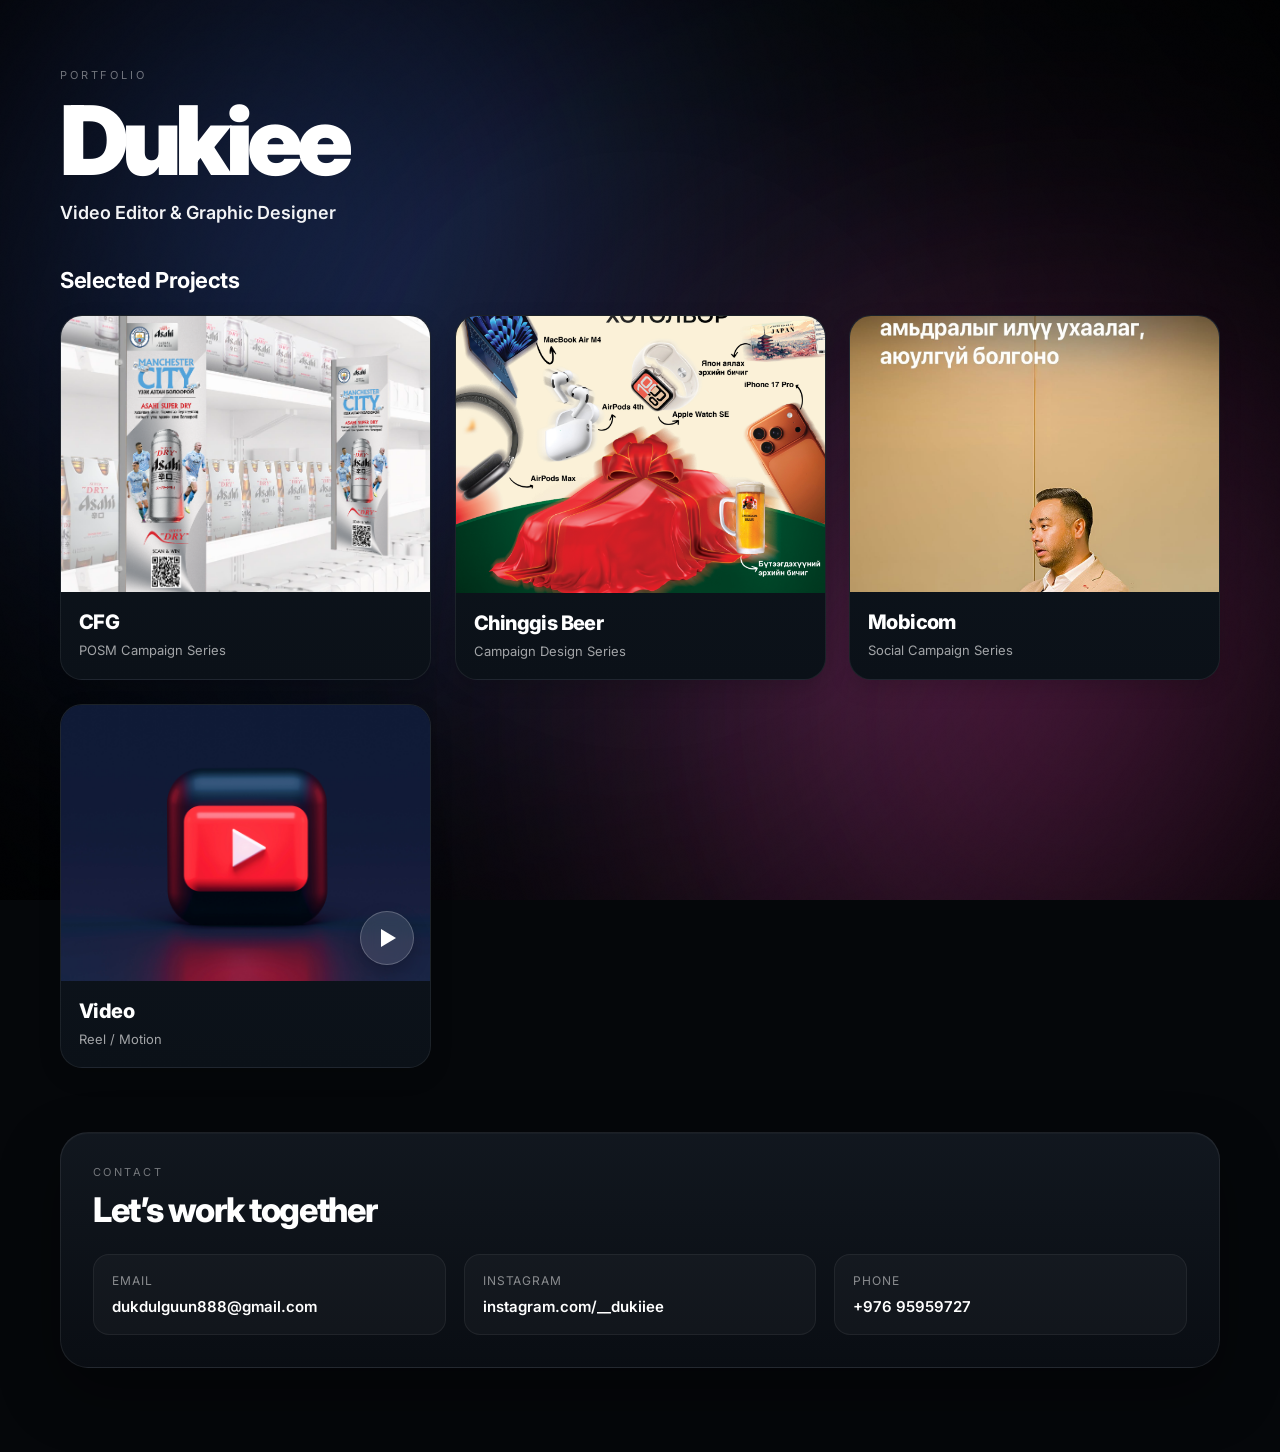
==== index.html @ 8e0e70a5 "Update index.html" ====
<!DOCTYPE html>
<html lang="en">
<head>
  <meta charset="UTF-8" />
  <meta name="viewport" content="width=device-width, initial-scale=1.0" />
  <title>Dukiee Portfolio</title>
  <link href="https://fonts.googleapis.com/css2?family=Inter:wght@300;400;500;600;700;800;900&display=swap" rel="stylesheet" />

  <style>
    *{
      box-sizing:border-box;
    }

    :root{
      --bg:#05070a;
      --card:#0b1118;
      --card-2:#0f1620;
      --text:#ffffff;
      --muted:rgba(255,255,255,0.62);
      --line:rgba(255,255,255,0.07);
      --line-hover:rgba(255,255,255,0.16);
    }

    html{
      scroll-behavior:smooth;
    }

    body{
      margin:0;
      font-family:Inter,sans-serif;
      background:var(--bg);
      color:var(--text);
      overflow-x:hidden;
      animation:pageFade .9s cubic-bezier(.22,.61,.36,1);
    }

    @keyframes pageFade{
      from{
        opacity:0;
        transform:translateY(12px);
      }
      to{
        opacity:1;
        transform:translateY(0);
      }
    }

    .bg{
      position:fixed;
      inset:0;
      overflow:hidden;
      z-index:-5;
    }

    .light{
      position:absolute;
      width:720px;
      height:720px;
      border-radius:50%;
      filter:blur(170px);
      opacity:.32;
      mix-blend-mode:screen;
      animation:float 18s ease-in-out infinite alternate;
    }

    .light1{
      background:#4f7cff;
      top:-140px;
      left:-120px;
    }

    .light2{
      background:#ff447f;
      right:-160px;
      bottom:-180px;
      animation-duration:24s;
    }

    .light3{
      background:#7c3aed;
      top:38%;
      left:56%;
      opacity:.16;
      animation-duration:28s;
    }

    @keyframes float{
      0%{
        transform:translate(0,0) scale(1);
      }
      100%{
        transform:translate(60px,-40px) scale(1.16);
      }
    }

    .vignette{
      position:fixed;
      inset:0;
      background:radial-gradient(circle at center, transparent 38%, rgba(0,0,0,.68) 100%);
      z-index:-4;
      pointer-events:none;
    }

    .grain{
      position:fixed;
      inset:0;
      opacity:.04;
      z-index:-3;
      pointer-events:none;
      background-image:url("data:image/svg+xml,%3Csvg viewBox='0 0 400 400' xmlns='http://www.w3.org/2000/svg'%3E%3Cfilter id='n'%3E%3CfeTurbulence baseFrequency='0.8' stitchTiles='stitch'/%3E%3C/filter%3E%3Crect width='400' height='400' filter='url(%23n)' opacity='.35'/%3E%3C/svg%3E");
    }

    .cursor-glow{
      position:fixed;
      width:360px;
      height:360px;
      border-radius:50%;
      background:radial-gradient(circle, rgba(110,145,255,.14), rgba(110,145,255,0) 70%);
      pointer-events:none;
      z-index:-2;
      transform:translate(-9999px,-9999px);
      transition:transform .08s linear;
      mix-blend-mode:screen;
    }

    .container{
      width:min(1160px, calc(100% - 40px));
      margin:0 auto;
      padding:68px 0 84px;
    }

    .hero{
      margin-bottom:44px;
    }

    .hero-label{
      margin:0 0 14px;
      font-size:11px;
      letter-spacing:.26em;
      text-transform:uppercase;
      color:rgba(255,255,255,.42);
    }

    .hero h1{
      margin:0;
      font-size:clamp(54px, 8vw, 96px);
      line-height:.92;
      font-weight:900;
      letter-spacing:-.06em;
    }

    .hero-subtitle{
      margin:18px 0 0;
      font-size:18px;
      font-weight:600;
      color:#f3f4f6;
    }

    .hero-desc{
      margin:14px 0 0;
      max-width:620px;
      font-size:15px;
      line-height:1.8;
      color:var(--muted);
    }

    .section-title{
      margin:0 0 22px;
      font-size:22px;
      font-weight:700;
      letter-spacing:-.02em;
    }

    .grid{
      display:grid;
      grid-template-columns:repeat(3, minmax(0,1fr));
      gap:24px;
    }

    .card{
      position:relative;
      display:block;
      text-decoration:none;
      color:var(--text);
      background:linear-gradient(180deg, var(--card-2) 0%, var(--card) 100%);
      border:1px solid var(--line);
      border-radius:22px;
      overflow:hidden;
      transition:
        transform .5s cubic-bezier(.22,.61,.36,1),
        border-color .35s ease,
        box-shadow .45s ease,
        background .35s ease;
      box-shadow:0 8px 22px rgba(0,0,0,.16);
      will-change:transform;
    }

    .card:hover{
      transform:translateY(-8px);
      border-color:var(--line-hover);
      box-shadow:0 24px 52px rgba(0,0,0,.34);
    }

    .card::after{
      content:"";
      position:absolute;
      top:0;
      left:-70%;
      width:42%;
      height:100%;
      background:linear-gradient(120deg, transparent, rgba(255,255,255,.14), transparent);
      transform:skewX(-18deg);
      transition:left .9s cubic-bezier(.22,.61,.36,1);
      pointer-events:none;
    }

    .card:hover::after{
      left:130%;
    }

    .thumb{
      position:relative;
      aspect-ratio:4 / 3;
      background:#111827;
      overflow:hidden;
    }

    .thumb img{
      width:100%;
      height:100%;
      object-fit:cover;
      display:block;
      transition:transform .7s cubic-bezier(.22,.61,.36,1);
      transform:scale(1.001);
    }

    .card:hover .thumb img{
      transform:scale(1.06);
    }

    .info{
      padding:18px 18px 20px;
    }

    .info h3{
      margin:0;
      font-size:20px;
      font-weight:800;
      letter-spacing:-.03em;
    }

    .info p{
      margin:8px 0 0;
      font-size:13px;
      color:var(--muted);
    }

    .play{
      position:absolute;
      right:16px;
      bottom:16px;
      width:54px;
      height:54px;
      border-radius:50%;
      display:flex;
      align-items:center;
      justify-content:center;
      background:rgba(255,255,255,.12);
      border:1px solid rgba(255,255,255,.22);
      backdrop-filter:blur(8px);
      box-shadow:0 8px 18px rgba(0,0,0,.22);
      transition:
        transform .35s cubic-bezier(.22,.61,.36,1),
        background .25s ease,
        border-color .25s ease;
    }

    .card:hover .play{
      transform:scale(1.08);
      background:rgba(255,255,255,.16);
      border-color:rgba(255,255,255,.3);
    }

    .play::after{
      content:"";
      width:0;
      height:0;
      border-left:15px solid #fff;
      border-top:9px solid transparent;
      border-bottom:9px solid transparent;
      margin-left:4px;
    }

    .contact{
      margin-top:64px;
      padding:32px;
      border-radius:28px;
      background:linear-gradient(180deg, rgba(18,24,32,.96), rgba(10,14,20,.96));
      border:1px solid rgba(255,255,255,.08);
      box-shadow:
        0 24px 60px rgba(0,0,0,.38),
        inset 0 1px 0 rgba(255,255,255,.03);
    }

    .contact-label{
      margin:0 0 10px;
      font-size:11px;
      letter-spacing:.22em;
      text-transform:uppercase;
      color:rgba(255,255,255,.42);
    }

    .contact h2{
      margin:0 0 24px;
      font-size:34px;
      font-weight:800;
      letter-spacing:-.04em;
    }

    .contact-grid{
      display:grid;
      grid-template-columns:repeat(3, minmax(0,1fr));
      gap:18px;
    }

    .box{
      background:rgba(255,255,255,.03);
      border:1px solid rgba(255,255,255,.06);
      border-radius:16px;
      padding:18px;
      transition:
        transform .28s cubic-bezier(.22,.61,.36,1),
        border-color .22s ease,
        background .22s ease;
    }

    .box:hover{
      transform:translateY(-4px);
      border-color:rgba(255,255,255,.13);
      background:rgba(255,255,255,.045);
    }

    .box p{
      margin:0 0 8px;
      font-size:12px;
      letter-spacing:.08em;
      text-transform:uppercase;
      color:rgba(255,255,255,.5);
    }

    .box a{
      color:#fff;
      text-decoration:none;
      font-size:15px;
      font-weight:600;
      word-break:break-word;
    }

    .reveal{
      opacity:0;
      transform:translateY(30px);
      transition:
        opacity .9s cubic-bezier(.22,.61,.36,1),
        transform .9s cubic-bezier(.22,.61,.36,1);
    }

    .reveal.active{
      opacity:1;
      transform:translateY(0);
    }

    @media (max-width: 980px){
      .grid{
        grid-template-columns:repeat(2, minmax(0,1fr));
      }

      .contact-grid{
        grid-template-columns:1fr;
      }
    }

    @media (max-width: 640px){
      .container{
        width:min(100% - 32px, 1160px);
        padding:42px 0 56px;
      }

      .grid{
        grid-template-columns:1fr;
      }

      .hero-subtitle{
        font-size:16px;
      }

      .hero-desc{
        font-size:14px;
      }

      .contact{
        padding:24px;
        border-radius:22px;
      }

      .contact h2{
        font-size:28px;
      }
    }
  </style>
</head>

<body>

  <div class="bg">
    <div class="light light1"></div>
    <div class="light light2"></div>
    <div class="light light3"></div>
  </div>

  <div class="vignette"></div>
  <div class="grain"></div>
  <div class="cursor-glow"></div>

  <div class="container">

    <section class="hero reveal">
      <p class="hero-label">Portfolio</p>
      <h1>Dukiee</h1>
      <p class="hero-subtitle">Video Editor & Graphic Designer</p>
      <p class="hero-desc">
      </p>
    </section>

    <h2 class="section-title reveal">Selected Projects</h2>

    <div class="grid">

      <a href="cfg.html" class="card reveal">
        <div class="thumb">
          <img src="work1.jpg.png" alt="CFG">
        </div>
        <div class="info">
          <h3>CFG</h3>
          <p>POSM Campaign Series</p>
        </div>
      </a>

      <a href="chinggis.html" class="card reveal">
        <div class="thumb">
          <img src="CB work1.jpg.jpg" alt="Chinggis Beer">
        </div>
        <div class="info">
          <h3>Chinggis Beer</h3>
          <p>Campaign Design Series</p>
        </div>
      </a>

      <a href="mobicom.html" class="card reveal">
        <div class="thumb">
          <img src="mb1.jpg.jpeg" alt="Mobicom">
        </div>
        <div class="info">
          <h3>Mobicom</h3>
          <p>Social Campaign Series</p>
        </div>
      </a>

      <a href="video.html" class="card reveal">
        <div class="thumb">
          <img src="video-cover.jpg.jpg" alt="Video">
          <div class="play"></div>
        </div>
        <div class="info">
          <h3>Video</h3>
          <p>Reel / Motion</p>
        </div>
      </a>

    </div>

    <section class="contact reveal">
      <p class="contact-label">Contact</p>
      <h2>Let’s work together</h2>

      <div class="contact-grid">
        <div class="box">
          <p>Email</p>
          <a href="mailto:dukdulguun888@gmail.com">dukdulguun888@gmail.com</a>
        </div>

        <div class="box">
          <p>Instagram</p>
          <a href="https://instagram.com/__dukiiee" target="_blank">instagram.com/__dukiiee</a>
        </div>

        <div class="box">
          <p>Phone</p>
          <a href="tel:+97695959727">+976 95959727</a>
        </div>
      </div>
    </section>

  </div>

  <script>
    const glow = document.querySelector(".cursor-glow");

    document.addEventListener("mousemove", (e) => {
      glow.style.transform = `translate(${e.clientX - 180}px, ${e.clientY - 180}px)`;
    });

    const reveals = document.querySelectorAll(".reveal");

    const revealOnScroll = () => {
      reveals.forEach((el) => {
        const top = el.getBoundingClientRect().top;
        if (top < window.innerHeight - 60) {
          el.classList.add("active");
        }
      });
    };

    revealOnScroll();
    window.addEventListener("scroll", revealOnScroll);
  </script>

</body>
</html>
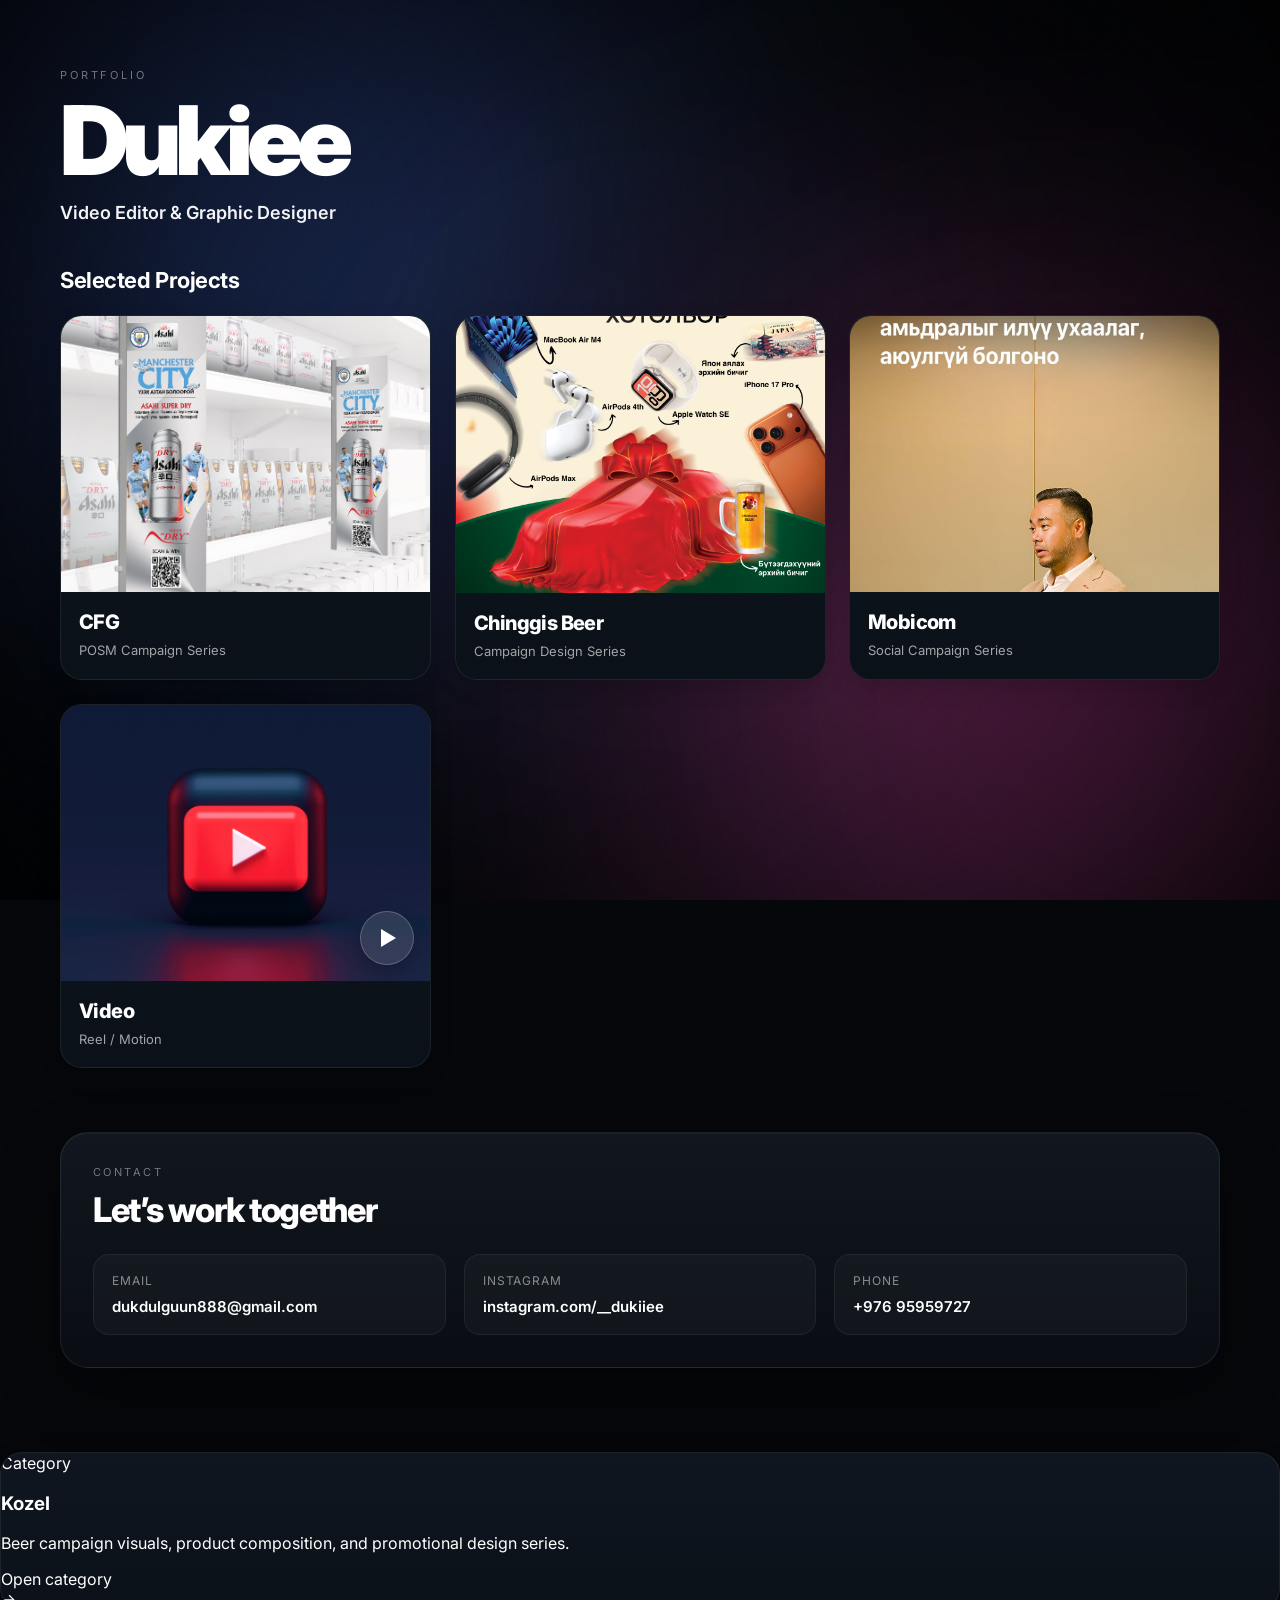
==== commit afc39123: "Update index.html" ====
--- a/index.html
+++ b/index.html
@@ -526,3 +526,21 @@
 
 </body>
 </html>
+<!-- KOZEL -->
+
+<a href="kozel.html" class="card card-medium">
+
+  <div class="card-tag">Category</div>
+
+  <h3>Kozel</h3>
+
+  <p>
+    Beer campaign visuals, product composition, and promotional design series.
+  </p>
+
+  <div class="card-footer">
+    <span>Open category</span>
+    <div class="arrow">→</div>
+  </div>
+
+</a>
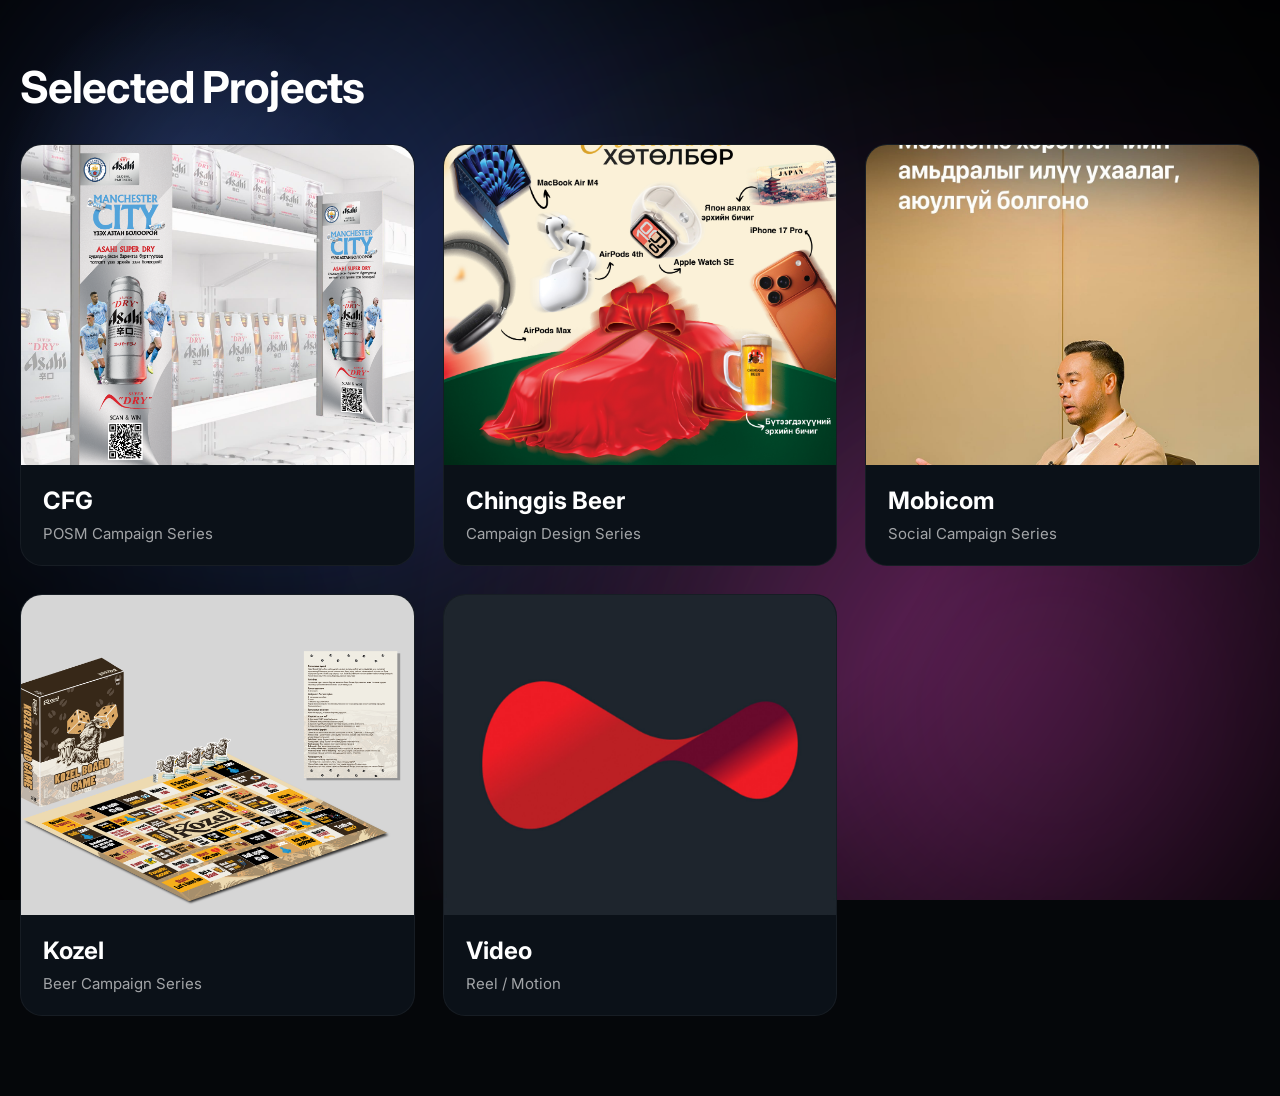
==== commit 23dfe80b: "Update index.html" ====
--- a/index.html
+++ b/index.html
@@ -1,546 +1,290 @@
 <!DOCTYPE html>
-<html lang="en">
+<html lang="mn">
 <head>
-  <meta charset="UTF-8" />
-  <meta name="viewport" content="width=device-width, initial-scale=1.0" />
-  <title>Dukiee Portfolio</title>
-  <link href="https://fonts.googleapis.com/css2?family=Inter:wght@300;400;500;600;700;800;900&display=swap" rel="stylesheet" />
-
-  <style>
-    *{
-      box-sizing:border-box;
-    }
-
-    :root{
-      --bg:#05070a;
-      --card:#0b1118;
-      --card-2:#0f1620;
-      --text:#ffffff;
-      --muted:rgba(255,255,255,0.62);
-      --line:rgba(255,255,255,0.07);
-      --line-hover:rgba(255,255,255,0.16);
-    }
-
-    html{
-      scroll-behavior:smooth;
-    }
-
-    body{
-      margin:0;
-      font-family:Inter,sans-serif;
-      background:var(--bg);
-      color:var(--text);
-      overflow-x:hidden;
-      animation:pageFade .9s cubic-bezier(.22,.61,.36,1);
-    }
-
-    @keyframes pageFade{
-      from{
-        opacity:0;
-        transform:translateY(12px);
-      }
-      to{
-        opacity:1;
-        transform:translateY(0);
-      }
-    }
-
-    .bg{
-      position:fixed;
-      inset:0;
-      overflow:hidden;
-      z-index:-5;
-    }
-
-    .light{
-      position:absolute;
-      width:720px;
-      height:720px;
-      border-radius:50%;
-      filter:blur(170px);
-      opacity:.32;
-      mix-blend-mode:screen;
-      animation:float 18s ease-in-out infinite alternate;
-    }
-
-    .light1{
-      background:#4f7cff;
-      top:-140px;
-      left:-120px;
-    }
-
-    .light2{
-      background:#ff447f;
-      right:-160px;
-      bottom:-180px;
-      animation-duration:24s;
-    }
-
-    .light3{
-      background:#7c3aed;
-      top:38%;
-      left:56%;
-      opacity:.16;
-      animation-duration:28s;
-    }
-
-    @keyframes float{
-      0%{
-        transform:translate(0,0) scale(1);
-      }
-      100%{
-        transform:translate(60px,-40px) scale(1.16);
-      }
-    }
-
-    .vignette{
-      position:fixed;
-      inset:0;
-      background:radial-gradient(circle at center, transparent 38%, rgba(0,0,0,.68) 100%);
-      z-index:-4;
-      pointer-events:none;
-    }
-
-    .grain{
-      position:fixed;
-      inset:0;
-      opacity:.04;
-      z-index:-3;
-      pointer-events:none;
-      background-image:url("data:image/svg+xml,%3Csvg viewBox='0 0 400 400' xmlns='http://www.w3.org/2000/svg'%3E%3Cfilter id='n'%3E%3CfeTurbulence baseFrequency='0.8' stitchTiles='stitch'/%3E%3C/filter%3E%3Crect width='400' height='400' filter='url(%23n)' opacity='.35'/%3E%3C/svg%3E");
-    }
-
-    .cursor-glow{
-      position:fixed;
-      width:360px;
-      height:360px;
-      border-radius:50%;
-      background:radial-gradient(circle, rgba(110,145,255,.14), rgba(110,145,255,0) 70%);
-      pointer-events:none;
-      z-index:-2;
-      transform:translate(-9999px,-9999px);
-      transition:transform .08s linear;
-      mix-blend-mode:screen;
-    }
-
-    .container{
-      width:min(1160px, calc(100% - 40px));
-      margin:0 auto;
-      padding:68px 0 84px;
-    }
-
-    .hero{
-      margin-bottom:44px;
-    }
-
-    .hero-label{
-      margin:0 0 14px;
-      font-size:11px;
-      letter-spacing:.26em;
-      text-transform:uppercase;
-      color:rgba(255,255,255,.42);
-    }
-
-    .hero h1{
-      margin:0;
-      font-size:clamp(54px, 8vw, 96px);
-      line-height:.92;
-      font-weight:900;
-      letter-spacing:-.06em;
-    }
-
-    .hero-subtitle{
-      margin:18px 0 0;
-      font-size:18px;
-      font-weight:600;
-      color:#f3f4f6;
-    }
-
-    .hero-desc{
-      margin:14px 0 0;
-      max-width:620px;
-      font-size:15px;
-      line-height:1.8;
-      color:var(--muted);
-    }
-
-    .section-title{
-      margin:0 0 22px;
-      font-size:22px;
-      font-weight:700;
-      letter-spacing:-.02em;
-    }
-
-    .grid{
-      display:grid;
-      grid-template-columns:repeat(3, minmax(0,1fr));
-      gap:24px;
-    }
-
-    .card{
-      position:relative;
-      display:block;
-      text-decoration:none;
-      color:var(--text);
-      background:linear-gradient(180deg, var(--card-2) 0%, var(--card) 100%);
-      border:1px solid var(--line);
-      border-radius:22px;
-      overflow:hidden;
-      transition:
-        transform .5s cubic-bezier(.22,.61,.36,1),
-        border-color .35s ease,
-        box-shadow .45s ease,
-        background .35s ease;
-      box-shadow:0 8px 22px rgba(0,0,0,.16);
-      will-change:transform;
-    }
-
-    .card:hover{
-      transform:translateY(-8px);
-      border-color:var(--line-hover);
-      box-shadow:0 24px 52px rgba(0,0,0,.34);
-    }
-
-    .card::after{
-      content:"";
-      position:absolute;
-      top:0;
-      left:-70%;
-      width:42%;
-      height:100%;
-      background:linear-gradient(120deg, transparent, rgba(255,255,255,.14), transparent);
-      transform:skewX(-18deg);
-      transition:left .9s cubic-bezier(.22,.61,.36,1);
-      pointer-events:none;
-    }
-
-    .card:hover::after{
-      left:130%;
-    }
-
-    .thumb{
-      position:relative;
-      aspect-ratio:4 / 3;
-      background:#111827;
-      overflow:hidden;
-    }
-
-    .thumb img{
-      width:100%;
-      height:100%;
-      object-fit:cover;
-      display:block;
-      transition:transform .7s cubic-bezier(.22,.61,.36,1);
-      transform:scale(1.001);
-    }
-
-    .card:hover .thumb img{
-      transform:scale(1.06);
-    }
-
-    .info{
-      padding:18px 18px 20px;
-    }
-
-    .info h3{
-      margin:0;
-      font-size:20px;
-      font-weight:800;
-      letter-spacing:-.03em;
-    }
-
-    .info p{
-      margin:8px 0 0;
-      font-size:13px;
-      color:var(--muted);
-    }
-
-    .play{
-      position:absolute;
-      right:16px;
-      bottom:16px;
-      width:54px;
-      height:54px;
-      border-radius:50%;
-      display:flex;
-      align-items:center;
-      justify-content:center;
-      background:rgba(255,255,255,.12);
-      border:1px solid rgba(255,255,255,.22);
-      backdrop-filter:blur(8px);
-      box-shadow:0 8px 18px rgba(0,0,0,.22);
-      transition:
-        transform .35s cubic-bezier(.22,.61,.36,1),
-        background .25s ease,
-        border-color .25s ease;
-    }
-
-    .card:hover .play{
-      transform:scale(1.08);
-      background:rgba(255,255,255,.16);
-      border-color:rgba(255,255,255,.3);
-    }
-
-    .play::after{
-      content:"";
-      width:0;
-      height:0;
-      border-left:15px solid #fff;
-      border-top:9px solid transparent;
-      border-bottom:9px solid transparent;
-      margin-left:4px;
-    }
-
-    .contact{
-      margin-top:64px;
-      padding:32px;
-      border-radius:28px;
-      background:linear-gradient(180deg, rgba(18,24,32,.96), rgba(10,14,20,.96));
-      border:1px solid rgba(255,255,255,.08);
-      box-shadow:
-        0 24px 60px rgba(0,0,0,.38),
-        inset 0 1px 0 rgba(255,255,255,.03);
-    }
-
-    .contact-label{
-      margin:0 0 10px;
-      font-size:11px;
-      letter-spacing:.22em;
-      text-transform:uppercase;
-      color:rgba(255,255,255,.42);
-    }
-
-    .contact h2{
-      margin:0 0 24px;
-      font-size:34px;
-      font-weight:800;
-      letter-spacing:-.04em;
-    }
-
-    .contact-grid{
-      display:grid;
-      grid-template-columns:repeat(3, minmax(0,1fr));
-      gap:18px;
-    }
-
-    .box{
-      background:rgba(255,255,255,.03);
-      border:1px solid rgba(255,255,255,.06);
-      border-radius:16px;
-      padding:18px;
-      transition:
-        transform .28s cubic-bezier(.22,.61,.36,1),
-        border-color .22s ease,
-        background .22s ease;
-    }
-
-    .box:hover{
-      transform:translateY(-4px);
-      border-color:rgba(255,255,255,.13);
-      background:rgba(255,255,255,.045);
-    }
-
-    .box p{
-      margin:0 0 8px;
-      font-size:12px;
-      letter-spacing:.08em;
-      text-transform:uppercase;
-      color:rgba(255,255,255,.5);
-    }
-
-    .box a{
-      color:#fff;
-      text-decoration:none;
-      font-size:15px;
-      font-weight:600;
-      word-break:break-word;
-    }
-
-    .reveal{
-      opacity:0;
-      transform:translateY(30px);
-      transition:
-        opacity .9s cubic-bezier(.22,.61,.36,1),
-        transform .9s cubic-bezier(.22,.61,.36,1);
-    }
-
-    .reveal.active{
-      opacity:1;
-      transform:translateY(0);
-    }
-
-    @media (max-width: 980px){
-      .grid{
-        grid-template-columns:repeat(2, minmax(0,1fr));
-      }
-
-      .contact-grid{
-        grid-template-columns:1fr;
-      }
-    }
-
-    @media (max-width: 640px){
-      .container{
-        width:min(100% - 32px, 1160px);
-        padding:42px 0 56px;
-      }
-
-      .grid{
-        grid-template-columns:1fr;
-      }
-
-      .hero-subtitle{
-        font-size:16px;
-      }
-
-      .hero-desc{
-        font-size:14px;
-      }
-
-      .contact{
-        padding:24px;
-        border-radius:22px;
-      }
-
-      .contact h2{
-        font-size:28px;
-      }
-    }
-  </style>
+<meta charset="UTF-8">
+<meta name="viewport" content="width=device-width, initial-scale=1.0">
+
+<title>Portfolio</title>
+
+<link href="https://fonts.googleapis.com/css2?family=Inter:wght@300;400;500;600;700;800;900&display=swap" rel="stylesheet">
+
+<style>
+*{
+box-sizing:border-box;
+}
+
+body{
+margin:0;
+font-family:Inter,sans-serif;
+background:#05070a;
+color:white;
+overflow-x:hidden;
+}
+
+/* background */
+
+.bg{
+position:fixed;
+inset:0;
+z-index:-5;
+overflow:hidden;
+}
+
+.light{
+position:absolute;
+width:700px;
+height:700px;
+border-radius:50%;
+filter:blur(160px);
+opacity:.35;
+mix-blend-mode:screen;
+animation:float 18s ease-in-out infinite alternate;
+}
+
+.light1{
+background:#4f7cff;
+top:-120px;
+left:-80px;
+}
+
+.light2{
+background:#ff3c82;
+bottom:-160px;
+right:-120px;
+animation-duration:22s;
+}
+
+.light3{
+background:#7c3aed;
+top:40%;
+left:55%;
+animation-duration:26s;
+opacity:.25;
+}
+
+@keyframes float{
+0%{
+transform:translate(0,0) scale(1);
+}
+
+100%{
+transform:translate(60px,-40px) scale(1.2);
+}
+}
+
+.vignette{
+position:fixed;
+inset:0;
+background:radial-gradient(circle at center, transparent 40%, rgba(0,0,0,.72) 100%);
+z-index:-4;
+}
+
+/* cursor glow */
+
+.cursor-glow{
+position:fixed;
+width:360px;
+height:360px;
+border-radius:50%;
+background:radial-gradient(circle, rgba(100,140,255,.18), rgba(100,140,255,0) 70%);
+pointer-events:none;
+z-index:-2;
+mix-blend-mode:screen;
+transition:transform .07s linear;
+}
+
+/* layout */
+
+.container{
+width:1280px;
+max-width:calc(100% - 40px);
+margin:auto;
+padding:60px 0 80px;
+}
+
+h1{
+font-size:44px;
+margin:0 0 30px;
+letter-spacing:-.02em;
+}
+
+/* grid */
+
+.grid{
+display:grid;
+grid-template-columns:repeat(3,1fr);
+gap:28px;
+}
+
+/* card */
+
+.project-card{
+background:#0b1118;
+border-radius:22px;
+overflow:hidden;
+border:1px solid rgba(255,255,255,.05);
+transition:.25s;
+text-decoration:none;
+color:white;
+display:block;
+}
+
+.project-card:hover{
+transform:translateY(-6px);
+border-color:rgba(255,255,255,.15);
+box-shadow:0 20px 45px rgba(0,0,0,.35);
+}
+
+/* thumbnail */
+
+.project-thumb{
+height:320px;
+overflow:hidden;
+background:#111;
+}
+
+.project-thumb img{
+width:100%;
+height:100%;
+object-fit:cover;
+display:block;
+transition:.35s;
+}
+
+.project-card:hover img{
+transform:scale(1.05);
+}
+
+/* text */
+
+.project-info{
+padding:22px;
+}
+
+.project-info h3{
+margin:0;
+font-size:24px;
+line-height:1.2;
+}
+
+.project-info p{
+margin:8px 0 0;
+opacity:.62;
+font-size:15px;
+}
+
+/* responsive */
+
+@media(max-width:1100px){
+.grid{
+grid-template-columns:repeat(2,1fr);
+}
+}
+
+@media(max-width:700px){
+.container{
+max-width:calc(100% - 24px);
+padding:40px 0 60px;
+}
+
+h1{
+font-size:34px;
+}
+
+.grid{
+grid-template-columns:1fr;
+}
+
+.project-thumb{
+height:260px;
+}
+}
+</style>
 </head>
 
 <body>
 
-  <div class="bg">
-    <div class="light light1"></div>
-    <div class="light light2"></div>
-    <div class="light light3"></div>
-  </div>
-
-  <div class="vignette"></div>
-  <div class="grain"></div>
-  <div class="cursor-glow"></div>
-
-  <div class="container">
-
-    <section class="hero reveal">
-      <p class="hero-label">Portfolio</p>
-      <h1>Dukiee</h1>
-      <p class="hero-subtitle">Video Editor & Graphic Designer</p>
-      <p class="hero-desc">
-      </p>
-    </section>
-
-    <h2 class="section-title reveal">Selected Projects</h2>
-
-    <div class="grid">
-
-      <a href="cfg.html" class="card reveal">
-        <div class="thumb">
-          <img src="work1.jpg.png" alt="CFG">
-        </div>
-        <div class="info">
-          <h3>CFG</h3>
-          <p>POSM Campaign Series</p>
-        </div>
-      </a>
-
-      <a href="chinggis.html" class="card reveal">
-        <div class="thumb">
-          <img src="CB work1.jpg.jpg" alt="Chinggis Beer">
-        </div>
-        <div class="info">
-          <h3>Chinggis Beer</h3>
-          <p>Campaign Design Series</p>
-        </div>
-      </a>
-
-      <a href="mobicom.html" class="card reveal">
-        <div class="thumb">
-          <img src="mb1.jpg.jpeg" alt="Mobicom">
-        </div>
-        <div class="info">
-          <h3>Mobicom</h3>
-          <p>Social Campaign Series</p>
-        </div>
-      </a>
-
-      <a href="video.html" class="card reveal">
-        <div class="thumb">
-          <img src="video-cover.jpg.jpg" alt="Video">
-          <div class="play"></div>
-        </div>
-        <div class="info">
-          <h3>Video</h3>
-          <p>Reel / Motion</p>
-        </div>
-      </a>
-
-    </div>
-
-    <section class="contact reveal">
-      <p class="contact-label">Contact</p>
-      <h2>Let’s work together</h2>
-
-      <div class="contact-grid">
-        <div class="box">
-          <p>Email</p>
-          <a href="mailto:dukdulguun888@gmail.com">dukdulguun888@gmail.com</a>
-        </div>
-
-        <div class="box">
-          <p>Instagram</p>
-          <a href="https://instagram.com/__dukiiee" target="_blank">instagram.com/__dukiiee</a>
-        </div>
-
-        <div class="box">
-          <p>Phone</p>
-          <a href="tel:+97695959727">+976 95959727</a>
-        </div>
-      </div>
-    </section>
-
-  </div>
-
-  <script>
-    const glow = document.querySelector(".cursor-glow");
-
-    document.addEventListener("mousemove", (e) => {
-      glow.style.transform = `translate(${e.clientX - 180}px, ${e.clientY - 180}px)`;
-    });
-
-    const reveals = document.querySelectorAll(".reveal");
-
-    const revealOnScroll = () => {
-      reveals.forEach((el) => {
-        const top = el.getBoundingClientRect().top;
-        if (top < window.innerHeight - 60) {
-          el.classList.add("active");
-        }
-      });
-    };
-
-    revealOnScroll();
-    window.addEventListener("scroll", revealOnScroll);
-  </script>
+<div class="bg">
+<div class="light light1"></div>
+<div class="light light2"></div>
+<div class="light light3"></div>
+</div>
+
+<div class="vignette"></div>
+<div class="cursor-glow"></div>
+
+<div class="container">
+
+<h1>Selected Projects</h1>
+
+<div class="grid">
+
+<!-- CFG -->
+<a href="cfg.html" class="project-card">
+<div class="project-thumb">
+<img src="work1.jpg.png" alt="CFG">
+</div>
+<div class="project-info">
+<h3>CFG</h3>
+<p>POSM Campaign Series</p>
+</div>
+</a>
+
+<!-- CHINGGIS BEER -->
+<a href="chinggis.html" class="project-card">
+<div class="project-thumb">
+<img src="CB work1.jpg.jpg" alt="Chinggis Beer">
+</div>
+<div class="project-info">
+<h3>Chinggis Beer</h3>
+<p>Campaign Design Series</p>
+</div>
+</a>
+
+<!-- MOBICOM -->
+<a href="mobicom.html" class="project-card">
+<div class="project-thumb">
+<img src="mb1.jpg.jpeg" alt="Mobicom">
+</div>
+<div class="project-info">
+<h3>Mobicom</h3>
+<p>Social Campaign Series</p>
+</div>
+</a>
+
+<!-- KOZEL -->
+<a href="kozel.html" class="project-card">
+<div class="project-thumb">
+<img src="kozel-1.jpg.png" alt="Kozel">
+</div>
+<div class="project-info">
+<h3>Kozel</h3>
+<p>Beer Campaign Series</p>
+</div>
+</a>
+
+<!-- VIDEO -->
+<a href="video.html" class="project-card">
+<div class="project-thumb">
+<img src="video-cover.jpg" alt="Video">
+</div>
+<div class="project-info">
+<h3>Video</h3>
+<p>Reel / Motion</p>
+</div>
+</a>
+
+</div>
+
+</div>
+
+<script>
+const glow=document.querySelector(".cursor-glow");
+
+document.addEventListener("mousemove",(e)=>{
+glow.style.transform=`translate(${e.clientX-180}px,${e.clientY-180}px)`;
+});
+</script>
 
 </body>
 </html>
-<!-- KOZEL -->
-
-<a href="kozel.html" class="card card-medium">
-
-  <div class="card-tag">Category</div>
-
-  <h3>Kozel</h3>
-
-  <p>
-    Beer campaign visuals, product composition, and promotional design series.
-  </p>
-
-  <div class="card-footer">
-    <span>Open category</span>
-    <div class="arrow">→</div>
-  </div>
-
-</a>
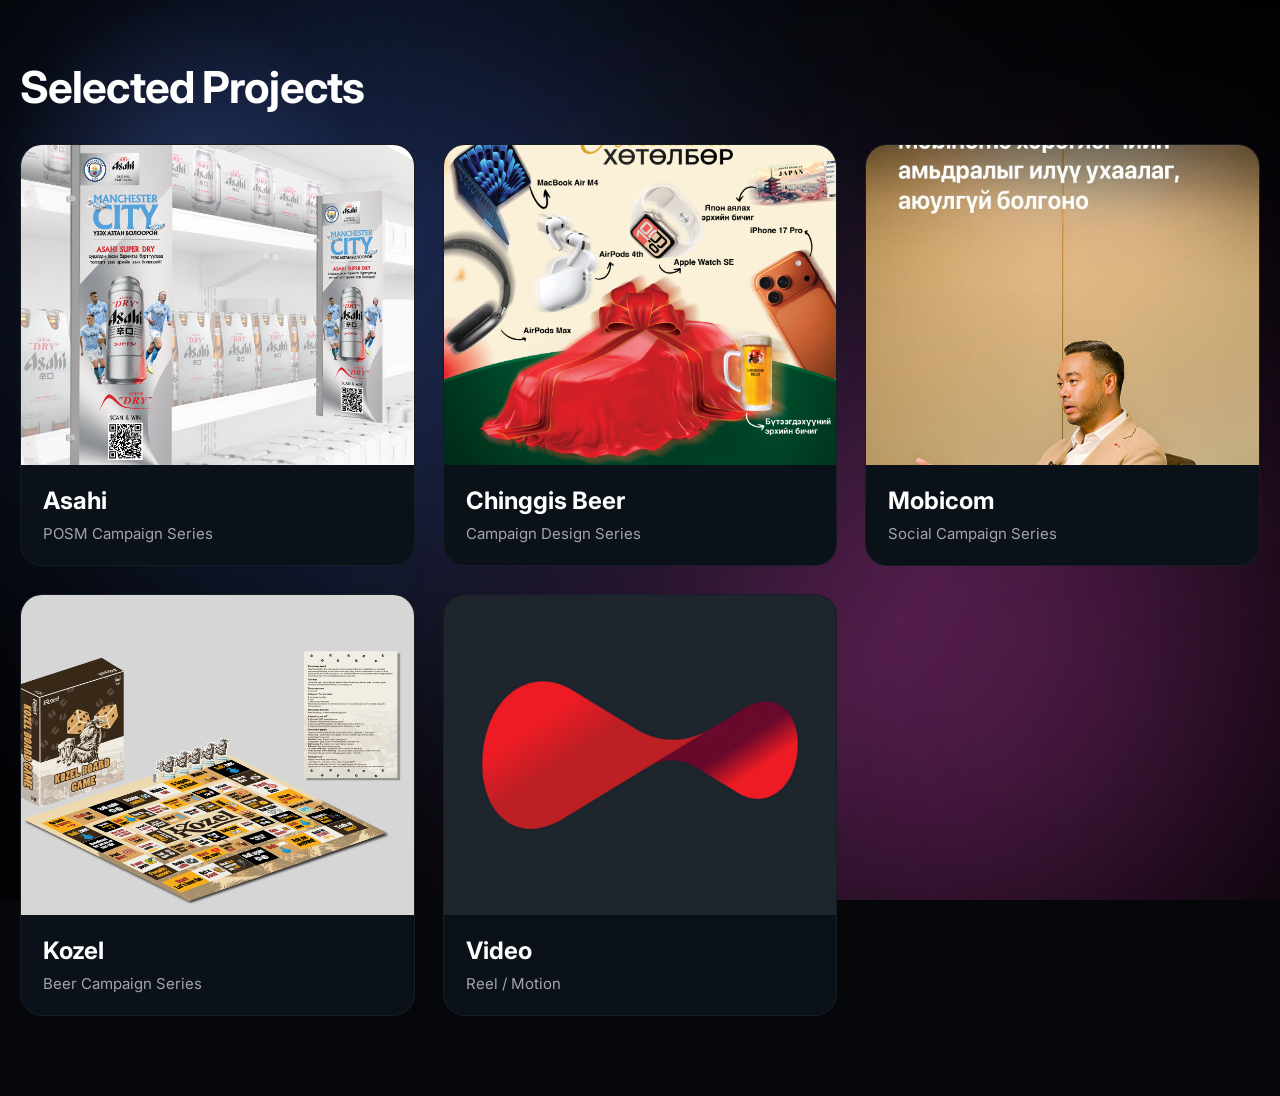
==== commit 963ea08c: "Update index.html" ====
--- a/index.html
+++ b/index.html
@@ -219,13 +219,13 @@
 
 <div class="grid">
 
-<!-- CFG -->
-<a href="cfg.html" class="project-card">
-<div class="project-thumb">
-<img src="work1.jpg.png" alt="CFG">
-</div>
-<div class="project-info">
-<h3>CFG</h3>
+<!-- ASAHI -->
+<a href="asahi.html" class="project-card">
+<div class="project-thumb">
+<img src="work1.jpg.png" alt="Asahi">
+</div>
+<div class="project-info">
+<h3>Asahi</h3>
 <p>POSM Campaign Series</p>
 </div>
 </a>
@@ -288,3 +288,4 @@
 
 </body>
 </html>
+
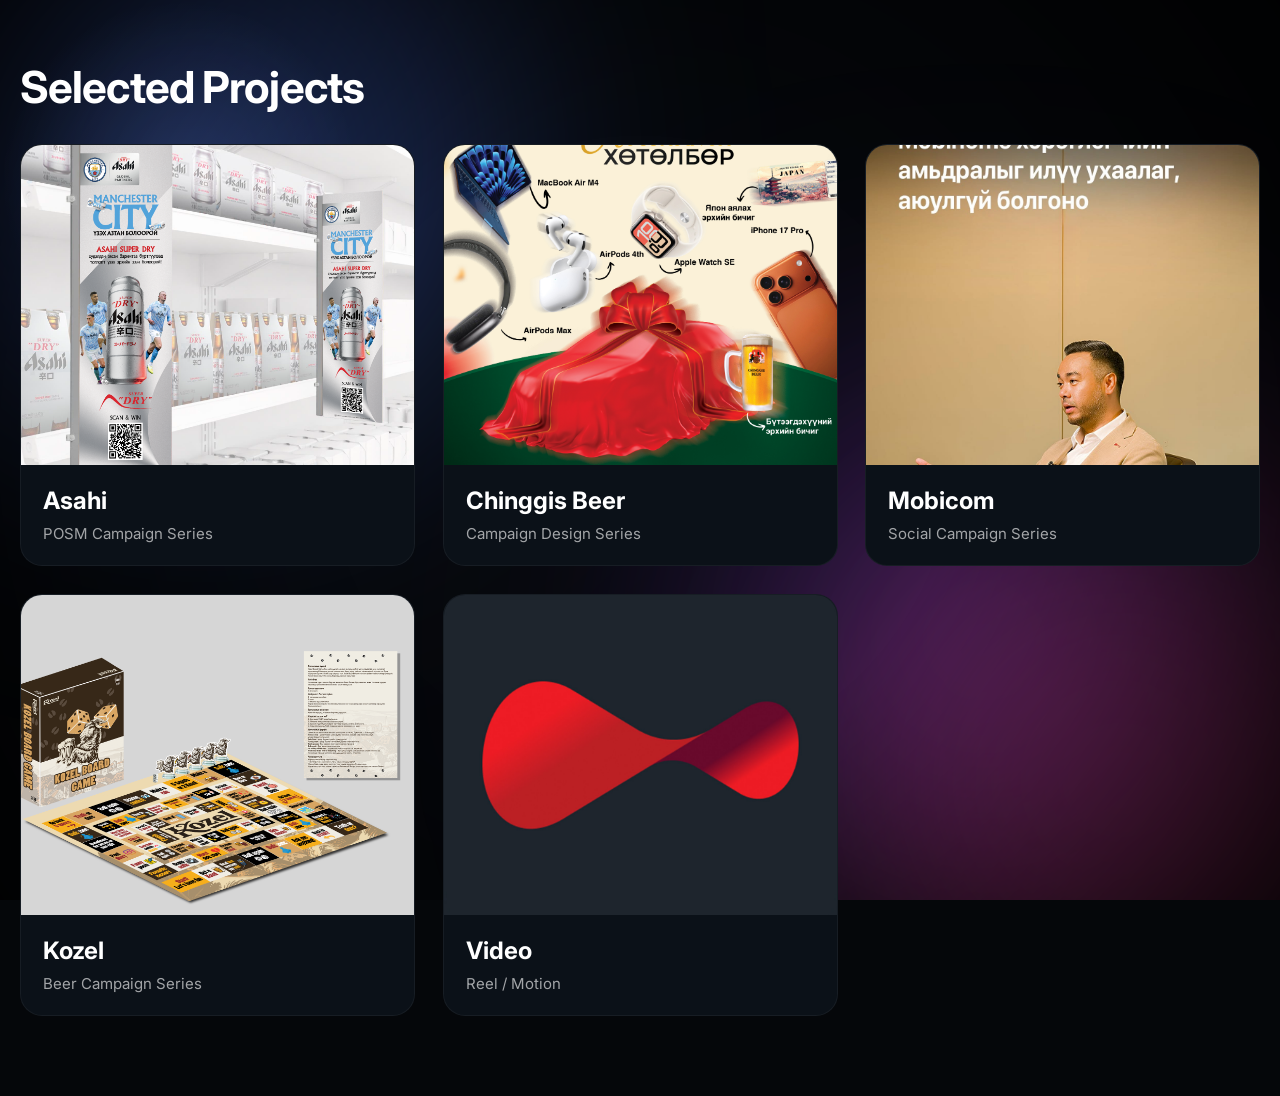
==== commit cb210d09: "Update index.html" ====
--- a/index.html
+++ b/index.html
@@ -6,6 +6,8 @@
 
 <title>Portfolio</title>
 
+<link rel="preconnect" href="https://fonts.googleapis.com">
+<link rel="preconnect" href="https://fonts.gstatic.com" crossorigin>
 <link href="https://fonts.googleapis.com/css2?family=Inter:wght@300;400;500;600;700;800;900&display=swap" rel="stylesheet">
 
 <style>
@@ -32,10 +34,10 @@
 
 .light{
 position:absolute;
-width:700px;
-height:700px;
+width:560px;
+height:560px;
 border-radius:50%;
-filter:blur(160px);
+filter:blur(130px);
 opacity:.35;
 mix-blend-mode:screen;
 animation:float 18s ease-in-out infinite alternate;
@@ -119,11 +121,13 @@
 /* card */
 
 .project-card{
+contain:layout paint;
 background:#0b1118;
 border-radius:22px;
 overflow:hidden;
 border:1px solid rgba(255,255,255,.05);
 transition:.25s;
+will-change:transform;
 text-decoration:none;
 color:white;
 display:block;
@@ -222,7 +226,7 @@
 <!-- ASAHI -->
 <a href="asahi.html" class="project-card">
 <div class="project-thumb">
-<img src="work1.jpg.png" alt="Asahi">
+<img src="work1.jpg.png" alt="Asahi" loading="lazy" decoding="async">
 </div>
 <div class="project-info">
 <h3>Asahi</h3>
@@ -233,7 +237,7 @@
 <!-- CHINGGIS BEER -->
 <a href="chinggis.html" class="project-card">
 <div class="project-thumb">
-<img src="CB work1.jpg.jpg" alt="Chinggis Beer">
+<img src="CB work1.jpg.jpg" alt="Chinggis Beer" loading="lazy" decoding="async">
 </div>
 <div class="project-info">
 <h3>Chinggis Beer</h3>
@@ -244,7 +248,7 @@
 <!-- MOBICOM -->
 <a href="mobicom.html" class="project-card">
 <div class="project-thumb">
-<img src="mb1.jpg.jpeg" alt="Mobicom">
+<img src="mb1.jpg.jpeg" alt="Mobicom" loading="lazy" decoding="async">
 </div>
 <div class="project-info">
 <h3>Mobicom</h3>
@@ -255,7 +259,7 @@
 <!-- KOZEL -->
 <a href="kozel.html" class="project-card">
 <div class="project-thumb">
-<img src="kozel-1.jpg.png" alt="Kozel">
+<img src="kozel-1.jpg.png" alt="Kozel" loading="lazy" decoding="async">
 </div>
 <div class="project-info">
 <h3>Kozel</h3>
@@ -266,7 +270,7 @@
 <!-- VIDEO -->
 <a href="video.html" class="project-card">
 <div class="project-thumb">
-<img src="video-cover.jpg" alt="Video">
+<img src="video-cover.jpg" alt="Video" loading="lazy" decoding="async">
 </div>
 <div class="project-info">
 <h3>Video</h3>
@@ -288,4 +292,3 @@
 
 </body>
 </html>
-
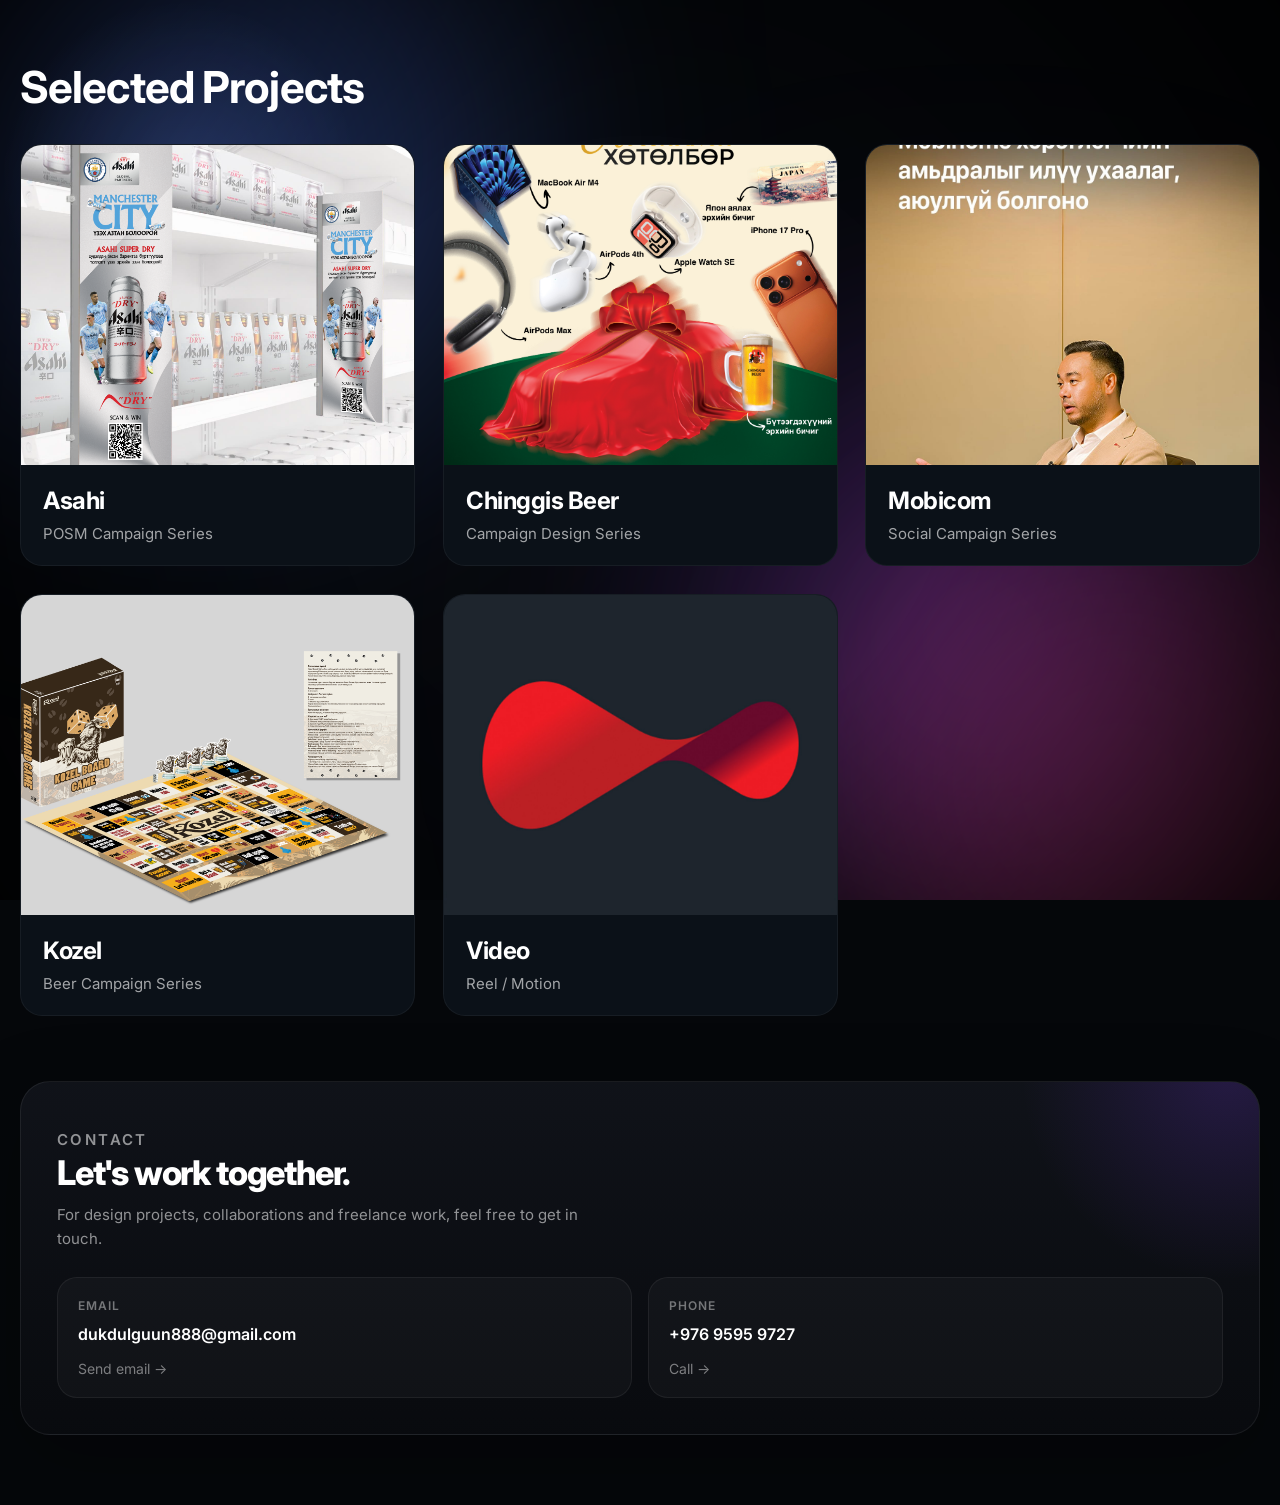
==== commit 863234d1: "Update index.html" ====
--- a/index.html
+++ b/index.html
@@ -11,8 +11,13 @@
 <link href="https://fonts.googleapis.com/css2?family=Inter:wght@300;400;500;600;700;800;900&display=swap" rel="stylesheet">
 
 <style>
+
 *{
 box-sizing:border-box;
+}
+
+html{
+scroll-behavior:smooth;
 }
 
 body{
@@ -23,7 +28,10 @@
 overflow-x:hidden;
 }
 
-/* background */
+
+/* =========================
+   BACKGROUND
+========================= */
 
 .bg{
 position:fixed;
@@ -65,6 +73,7 @@
 }
 
 @keyframes float{
+
 0%{
 transform:translate(0,0) scale(1);
 }
@@ -72,36 +81,53 @@
 100%{
 transform:translate(60px,-40px) scale(1.2);
 }
+
 }
 
 .vignette{
 position:fixed;
 inset:0;
-background:radial-gradient(circle at center, transparent 40%, rgba(0,0,0,.72) 100%);
+background:
+radial-gradient(
+circle at center,
+transparent 40%,
+rgba(0,0,0,.72) 100%
+);
 z-index:-4;
 }
 
-/* cursor glow */
+
+/* =========================
+   CURSOR GLOW
+========================= */
 
 .cursor-glow{
 position:fixed;
 width:360px;
 height:360px;
 border-radius:50%;
-background:radial-gradient(circle, rgba(100,140,255,.18), rgba(100,140,255,0) 70%);
+background:
+radial-gradient(
+circle,
+rgba(100,140,255,.18),
+rgba(100,140,255,0) 70%
+);
 pointer-events:none;
 z-index:-2;
 mix-blend-mode:screen;
 transition:transform .07s linear;
 }
 
-/* layout */
+
+/* =========================
+   MAIN LAYOUT
+========================= */
 
 .container{
 width:1280px;
 max-width:calc(100% - 40px);
 margin:auto;
-padding:60px 0 80px;
+padding:60px 0 65px;
 }
 
 h1{
@@ -110,15 +136,21 @@
 letter-spacing:-.02em;
 }
 
-/* grid */
+
+/* =========================
+   PROJECT GRID
+========================= */
 
 .grid{
 display:grid;
-grid-template-columns:repeat(3,1fr);
+grid-template-columns:repeat(3,minmax(0,1fr));
 gap:28px;
 }
 
-/* card */
+
+/* =========================
+   PROJECT CARD
+========================= */
 
 .project-card{
 contain:layout paint;
@@ -126,11 +158,15 @@
 border-radius:22px;
 overflow:hidden;
 border:1px solid rgba(255,255,255,.05);
-transition:.25s;
+transition:
+transform .25s ease,
+border-color .25s ease,
+box-shadow .25s ease;
 will-change:transform;
 text-decoration:none;
 color:white;
 display:block;
+min-width:0;
 }
 
 .project-card:hover{
@@ -139,7 +175,10 @@
 box-shadow:0 20px 45px rgba(0,0,0,.35);
 }
 
-/* thumbnail */
+
+/* =========================
+   THUMBNAIL
+========================= */
 
 .project-thumb{
 height:320px;
@@ -152,14 +191,17 @@
 height:100%;
 object-fit:cover;
 display:block;
-transition:.35s;
-}
-
-.project-card:hover img{
+transition:transform .35s ease;
+}
+
+.project-card:hover .project-thumb img{
 transform:scale(1.05);
 }
 
-/* text */
+
+/* =========================
+   PROJECT TEXT
+========================= */
 
 .project-info{
 padding:22px;
@@ -169,6 +211,7 @@
 margin:0;
 font-size:24px;
 line-height:1.2;
+letter-spacing:-.02em;
 }
 
 .project-info p{
@@ -177,18 +220,171 @@
 font-size:15px;
 }
 
-/* responsive */
+
+/* =========================
+   CONTACT FOOTER
+========================= */
+
+.footer{
+width:1280px;
+max-width:calc(100% - 40px);
+margin:0 auto;
+padding:0 0 70px;
+}
+
+.footer-inner{
+position:relative;
+overflow:hidden;
+padding:36px;
+background:
+linear-gradient(
+180deg,
+rgba(17,20,27,.92) 0%,
+rgba(9,11,15,.96) 100%
+);
+border:1px solid rgba(255,255,255,.07);
+border-radius:30px;
+box-shadow:0 25px 80px rgba(0,0,0,.28);
+}
+
+.footer-inner::before{
+content:"";
+position:absolute;
+width:420px;
+height:420px;
+border-radius:50%;
+right:-180px;
+top:-220px;
+background:
+radial-gradient(
+circle,
+rgba(124,58,237,.20),
+transparent 70%
+);
+pointer-events:none;
+}
+
+.footer-head{
+position:relative;
+z-index:1;
+margin-bottom:26px;
+}
+
+.footer-label{
+margin:0 0 8px;
+font-size:12px;
+font-weight:600;
+letter-spacing:.16em;
+text-transform:uppercase;
+color:rgba(255,255,255,.42);
+}
+
+.footer-head h2{
+margin:0;
+font-size:34px;
+font-weight:800;
+letter-spacing:-.035em;
+}
+
+.footer-head p{
+margin:10px 0 0;
+max-width:540px;
+font-size:15px;
+line-height:1.6;
+color:rgba(255,255,255,.55);
+}
+
+
+/* =========================
+   CONTACT GRID
+========================= */
+
+.contact-grid{
+position:relative;
+z-index:1;
+display:grid;
+grid-template-columns:repeat(2,minmax(0,1fr));
+gap:16px;
+}
+
+.contact-card{
+display:block;
+padding:20px;
+border-radius:20px;
+background:rgba(255,255,255,.03);
+border:1px solid rgba(255,255,255,.06);
+text-decoration:none;
+color:white;
+transition:
+transform .25s ease,
+border-color .25s ease,
+background .25s ease;
+}
+
+.contact-card:hover{
+transform:translateY(-4px);
+border-color:rgba(255,255,255,.14);
+background:rgba(255,255,255,.055);
+}
+
+.contact-title{
+display:block;
+margin-bottom:9px;
+font-size:12px;
+font-weight:600;
+letter-spacing:.08em;
+text-transform:uppercase;
+color:rgba(255,255,255,.42);
+}
+
+.contact-value{
+display:block;
+font-size:16px;
+font-weight:600;
+line-height:1.5;
+word-break:break-word;
+}
+
+.contact-arrow{
+display:block;
+margin-top:14px;
+font-size:14px;
+opacity:.45;
+transition:.25s;
+}
+
+.contact-card:hover .contact-arrow{
+opacity:.9;
+transform:translateX(3px);
+}
+
+
+/* =========================
+   RESPONSIVE
+========================= */
 
 @media(max-width:1100px){
+
 .grid{
-grid-template-columns:repeat(2,1fr);
-}
+grid-template-columns:repeat(2,minmax(0,1fr));
+}
+
+.contact-grid{
+grid-template-columns:1fr;
+}
+
 }
 
 @media(max-width:700px){
+
 .container{
 max-width:calc(100% - 24px);
-padding:40px 0 60px;
+padding:40px 0 50px;
+}
+
+.footer{
+max-width:calc(100% - 24px);
+padding-bottom:45px;
 }
 
 h1{
@@ -197,16 +393,32 @@
 
 .grid{
 grid-template-columns:1fr;
+gap:20px;
 }
 
 .project-thumb{
 height:260px;
 }
-}
+
+.footer-inner{
+padding:26px;
+border-radius:24px;
+}
+
+.footer-head h2{
+font-size:28px;
+}
+
+}
+
 </style>
 </head>
 
+
 <body>
+
+
+<!-- BACKGROUND -->
 
 <div class="bg">
 <div class="light light1"></div>
@@ -215,80 +427,220 @@
 </div>
 
 <div class="vignette"></div>
+
 <div class="cursor-glow"></div>
 
+
+<!-- =========================
+     PROJECTS
+========================= -->
+
 <div class="container">
 
 <h1>Selected Projects</h1>
 
 <div class="grid">
 
+
 <!-- ASAHI -->
+
 <a href="asahi.html" class="project-card">
+
 <div class="project-thumb">
-<img src="work1.jpg.png" alt="Asahi" loading="lazy" decoding="async">
-</div>
+<img
+src="work1.jpg.png"
+alt="Asahi"
+loading="lazy"
+decoding="async">
+</div>
+
 <div class="project-info">
 <h3>Asahi</h3>
 <p>POSM Campaign Series</p>
 </div>
+
 </a>
 
+
 <!-- CHINGGIS BEER -->
+
 <a href="chinggis.html" class="project-card">
+
 <div class="project-thumb">
-<img src="CB work1.jpg.jpg" alt="Chinggis Beer" loading="lazy" decoding="async">
-</div>
+<img
+src="CB work1.jpg.jpg"
+alt="Chinggis Beer"
+loading="lazy"
+decoding="async">
+</div>
+
 <div class="project-info">
 <h3>Chinggis Beer</h3>
 <p>Campaign Design Series</p>
 </div>
+
 </a>
 
+
 <!-- MOBICOM -->
+
 <a href="mobicom.html" class="project-card">
+
 <div class="project-thumb">
-<img src="mb1.jpg.jpeg" alt="Mobicom" loading="lazy" decoding="async">
-</div>
+<img
+src="mb1.jpg.jpeg"
+alt="Mobicom"
+loading="lazy"
+decoding="async">
+</div>
+
 <div class="project-info">
 <h3>Mobicom</h3>
 <p>Social Campaign Series</p>
 </div>
+
 </a>
 
+
 <!-- KOZEL -->
+
 <a href="kozel.html" class="project-card">
+
 <div class="project-thumb">
-<img src="kozel-1.jpg.png" alt="Kozel" loading="lazy" decoding="async">
-</div>
+<img
+src="kozel-1.jpg.png"
+alt="Kozel"
+loading="lazy"
+decoding="async">
+</div>
+
 <div class="project-info">
 <h3>Kozel</h3>
 <p>Beer Campaign Series</p>
 </div>
+
 </a>
 
+
 <!-- VIDEO -->
+
 <a href="video.html" class="project-card">
+
 <div class="project-thumb">
-<img src="video-cover.jpg" alt="Video" loading="lazy" decoding="async">
-</div>
+<img
+src="video-cover.jpg"
+alt="Video"
+loading="lazy"
+decoding="async">
+</div>
+
 <div class="project-info">
 <h3>Video</h3>
 <p>Reel / Motion</p>
 </div>
+
 </a>
 
-</div>
-
-</div>
+
+</div>
+
+</div>
+
+
+<!-- =========================
+     CONTACT
+========================= -->
+
+<footer class="footer">
+
+<div class="footer-inner">
+
+
+<div class="footer-head">
+
+<p class="footer-label">
+Contact
+</p>
+
+<h2>
+Let's work together.
+</h2>
+
+<p>
+For design projects, collaborations and freelance work, feel free to get in touch.
+</p>
+
+</div>
+
+
+<div class="contact-grid">
+
+
+<!-- EMAIL -->
+
+<a
+href="mailto:dukdulguun888@gmail.com"
+class="contact-card"
+>
+
+<span class="contact-title">
+Email
+</span>
+
+<span class="contact-value">
+dukdulguun888@gmail.com
+</span>
+
+<span class="contact-arrow">
+Send email →
+</span>
+
+</a>
+
+
+<!-- PHONE -->
+
+<a
+href="tel:+97695959727"
+class="contact-card"
+>
+
+<span class="contact-title">
+Phone
+</span>
+
+<span class="contact-value">
++976 9595 9727
+</span>
+
+<span class="contact-arrow">
+Call →
+</span>
+
+</a>
+
+
+</div>
+
+</div>
+
+</footer>
+
 
 <script>
-const glow=document.querySelector(".cursor-glow");
+
+const glow =
+document.querySelector(".cursor-glow");
 
 document.addEventListener("mousemove",(e)=>{
-glow.style.transform=`translate(${e.clientX-180}px,${e.clientY-180}px)`;
+
+glow.style.transform =
+`translate(${e.clientX-180}px,${e.clientY-180}px)`;
+
 });
+
 </script>
+
 
 </body>
 </html>
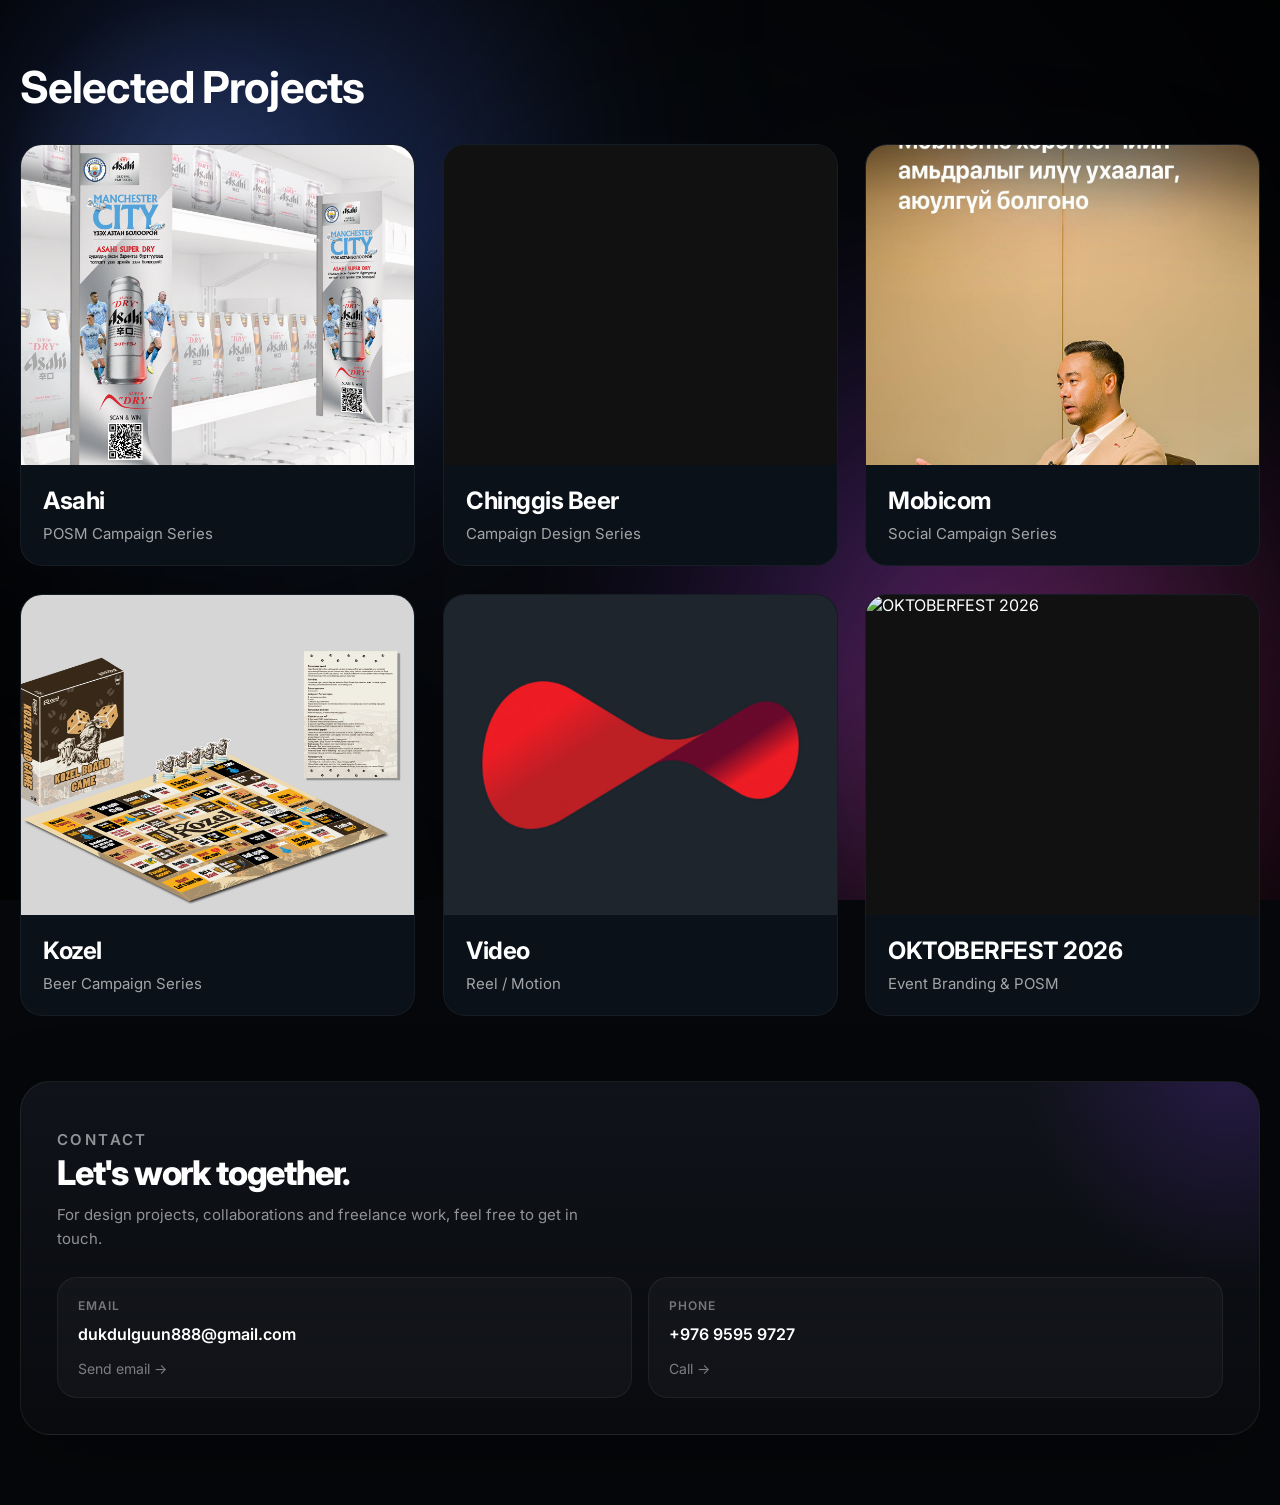
==== commit 27a76e14: "Update index.html" ====
--- a/index.html
+++ b/index.html
@@ -542,6 +542,26 @@
 </a>
 
 
+<!-- OKTOBERFEST 2026 -->
+
+<a href="oktoberfest2026.html" class="project-card">
+
+<div class="project-thumb">
+<img
+src="OKTOBERFEST 2026/Photo Frame.png"
+alt="OKTOBERFEST 2026"
+loading="lazy"
+decoding="async">
+</div>
+
+<div class="project-info">
+<h3>OKTOBERFEST 2026</h3>
+<p>Event Branding & POSM</p>
+</div>
+
+</a>
+
+
 </div>
 
 </div>
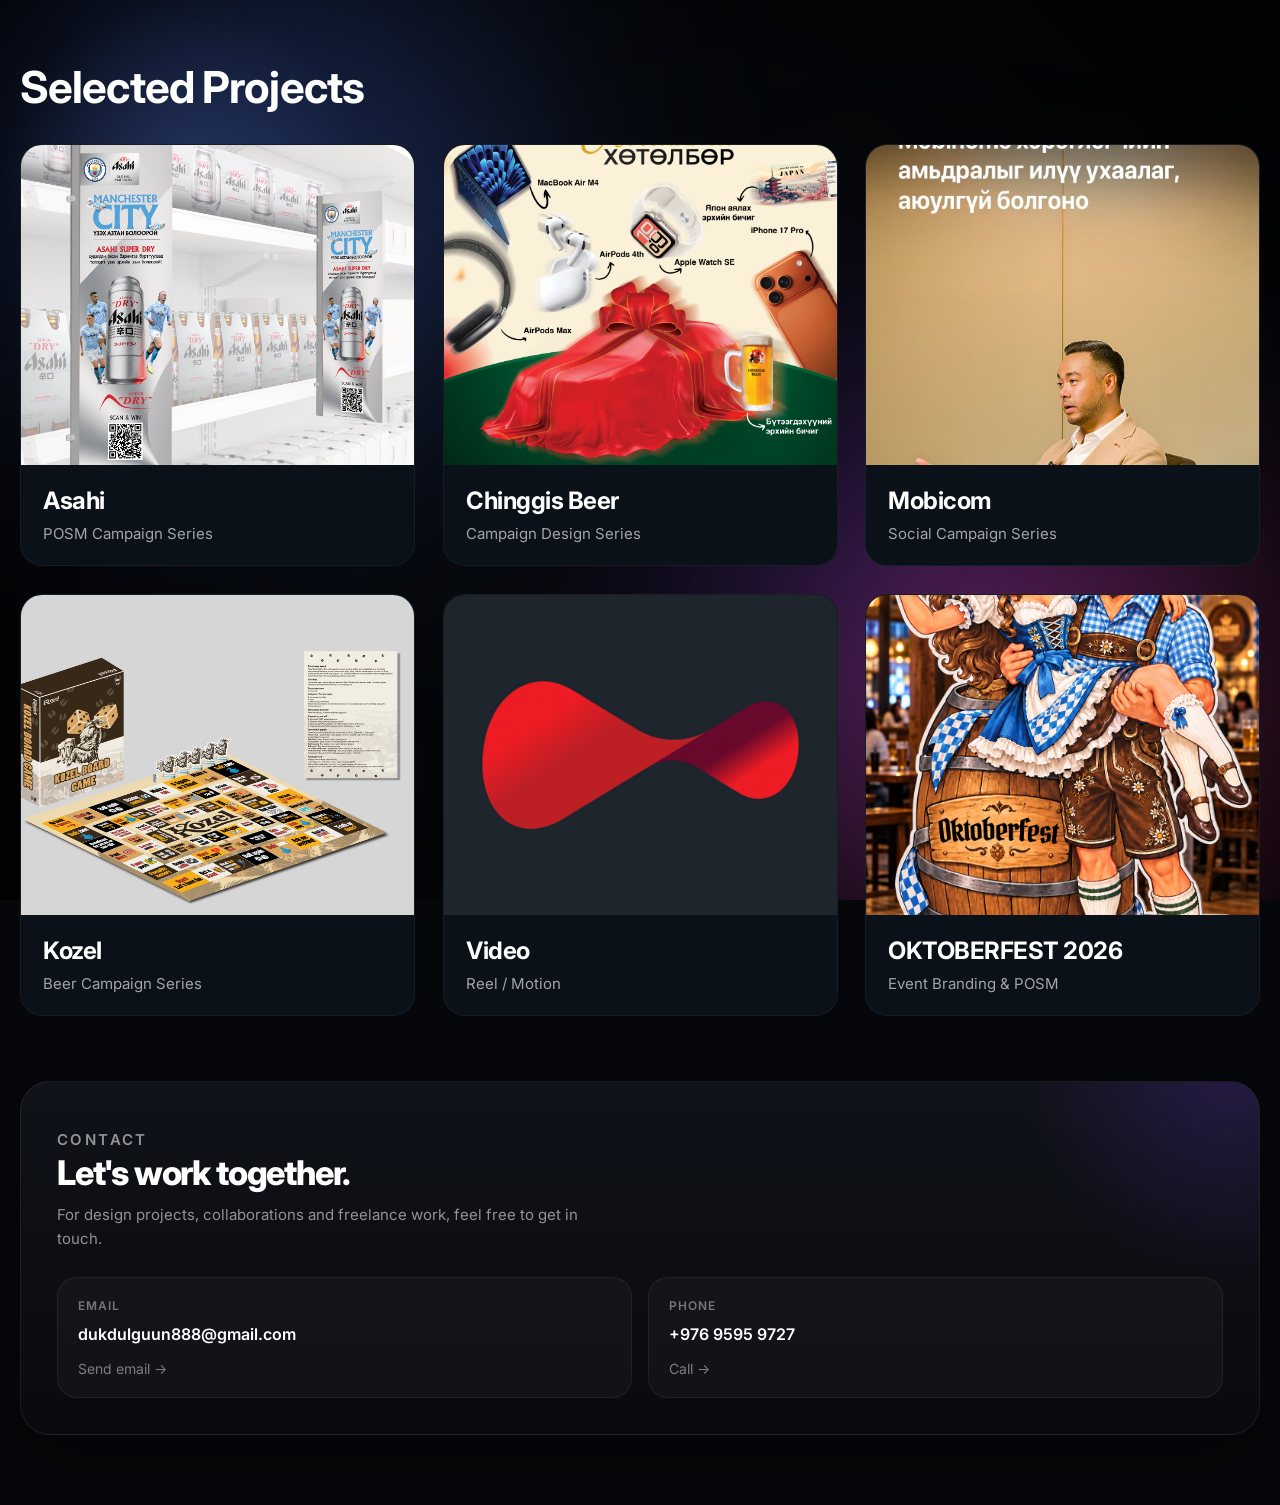
==== commit cd8c4479: "Update index.html" ====
--- a/index.html
+++ b/index.html
@@ -418,7 +418,9 @@
 <body>
 
 
-<!-- BACKGROUND -->
+<!-- =========================
+     BACKGROUND
+========================= -->
 
 <div class="bg">
 <div class="light light1"></div>
@@ -442,7 +444,9 @@
 <div class="grid">
 
 
-<!-- ASAHI -->
+<!-- =========================
+     ASAHI
+========================= -->
 
 <a href="asahi.html" class="project-card">
 
@@ -462,7 +466,9 @@
 </a>
 
 
-<!-- CHINGGIS BEER -->
+<!-- =========================
+     CHINGGIS BEER
+========================= -->
 
 <a href="chinggis.html" class="project-card">
 
@@ -482,7 +488,9 @@
 </a>
 
 
-<!-- MOBICOM -->
+<!-- =========================
+     MOBICOM
+========================= -->
 
 <a href="mobicom.html" class="project-card">
 
@@ -502,7 +510,9 @@
 </a>
 
 
-<!-- KOZEL -->
+<!-- =========================
+     KOZEL
+========================= -->
 
 <a href="kozel.html" class="project-card">
 
@@ -522,7 +532,9 @@
 </a>
 
 
-<!-- VIDEO -->
+<!-- =========================
+     VIDEO
+========================= -->
 
 <a href="video.html" class="project-card">
 
@@ -542,13 +554,15 @@
 </a>
 
 
-<!-- OKTOBERFEST 2026 -->
+<!-- =========================
+     OKTOBERFEST 2026
+========================= -->
 
 <a href="oktoberfest2026.html" class="project-card">
 
 <div class="project-thumb">
 <img
-src="OKTOBERFEST 2026/Photo Frame.png"
+src="Photo Frame.png"
 alt="OKTOBERFEST 2026"
 loading="lazy"
 decoding="async">
@@ -596,7 +610,9 @@
 <div class="contact-grid">
 
 
-<!-- EMAIL -->
+<!-- =========================
+     EMAIL
+========================= -->
 
 <a
 href="mailto:dukdulguun888@gmail.com"
@@ -618,7 +634,9 @@
 </a>
 
 
-<!-- PHONE -->
+<!-- =========================
+     PHONE
+========================= -->
 
 <a
 href="tel:+97695959727"
@@ -647,10 +665,13 @@
 </footer>
 
 
+<!-- =========================
+     SCRIPT
+========================= -->
+
 <script>
 
-const glow =
-document.querySelector(".cursor-glow");
+const glow = document.querySelector(".cursor-glow");
 
 document.addEventListener("mousemove",(e)=>{
 
